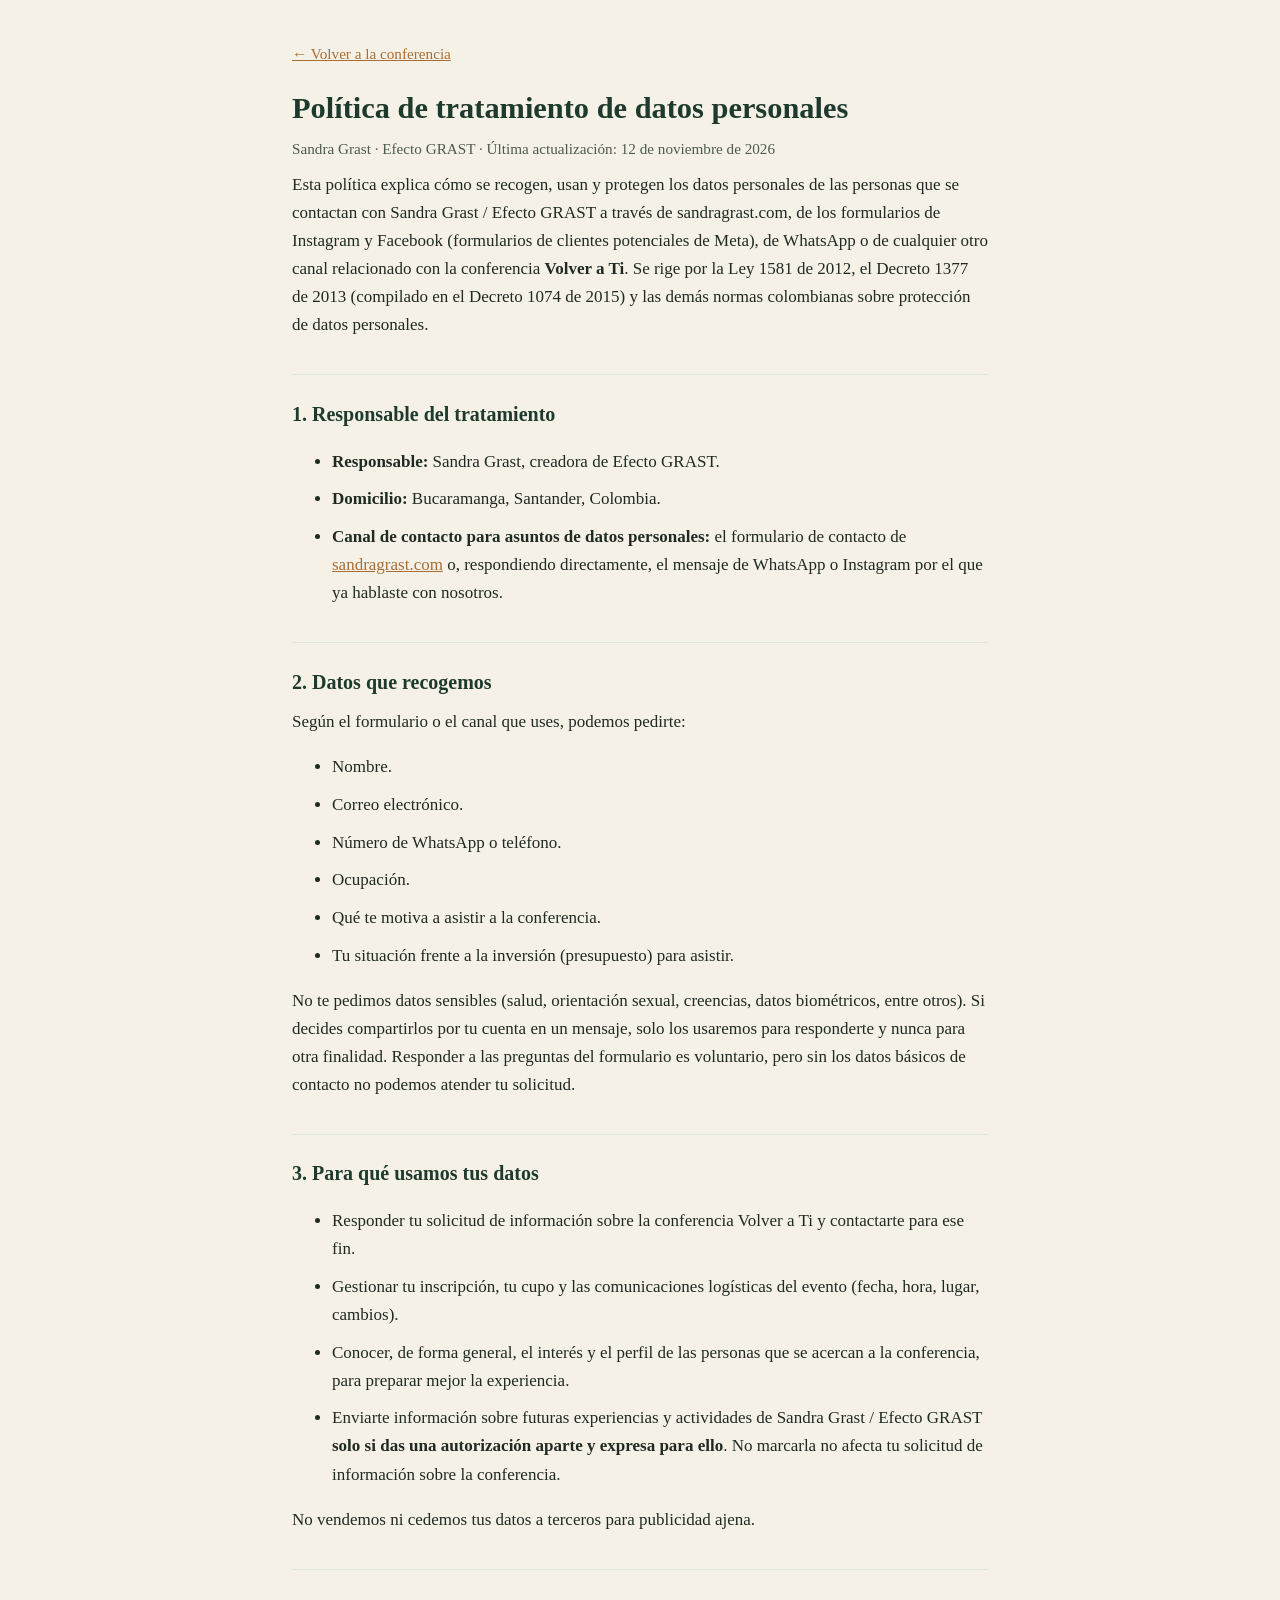
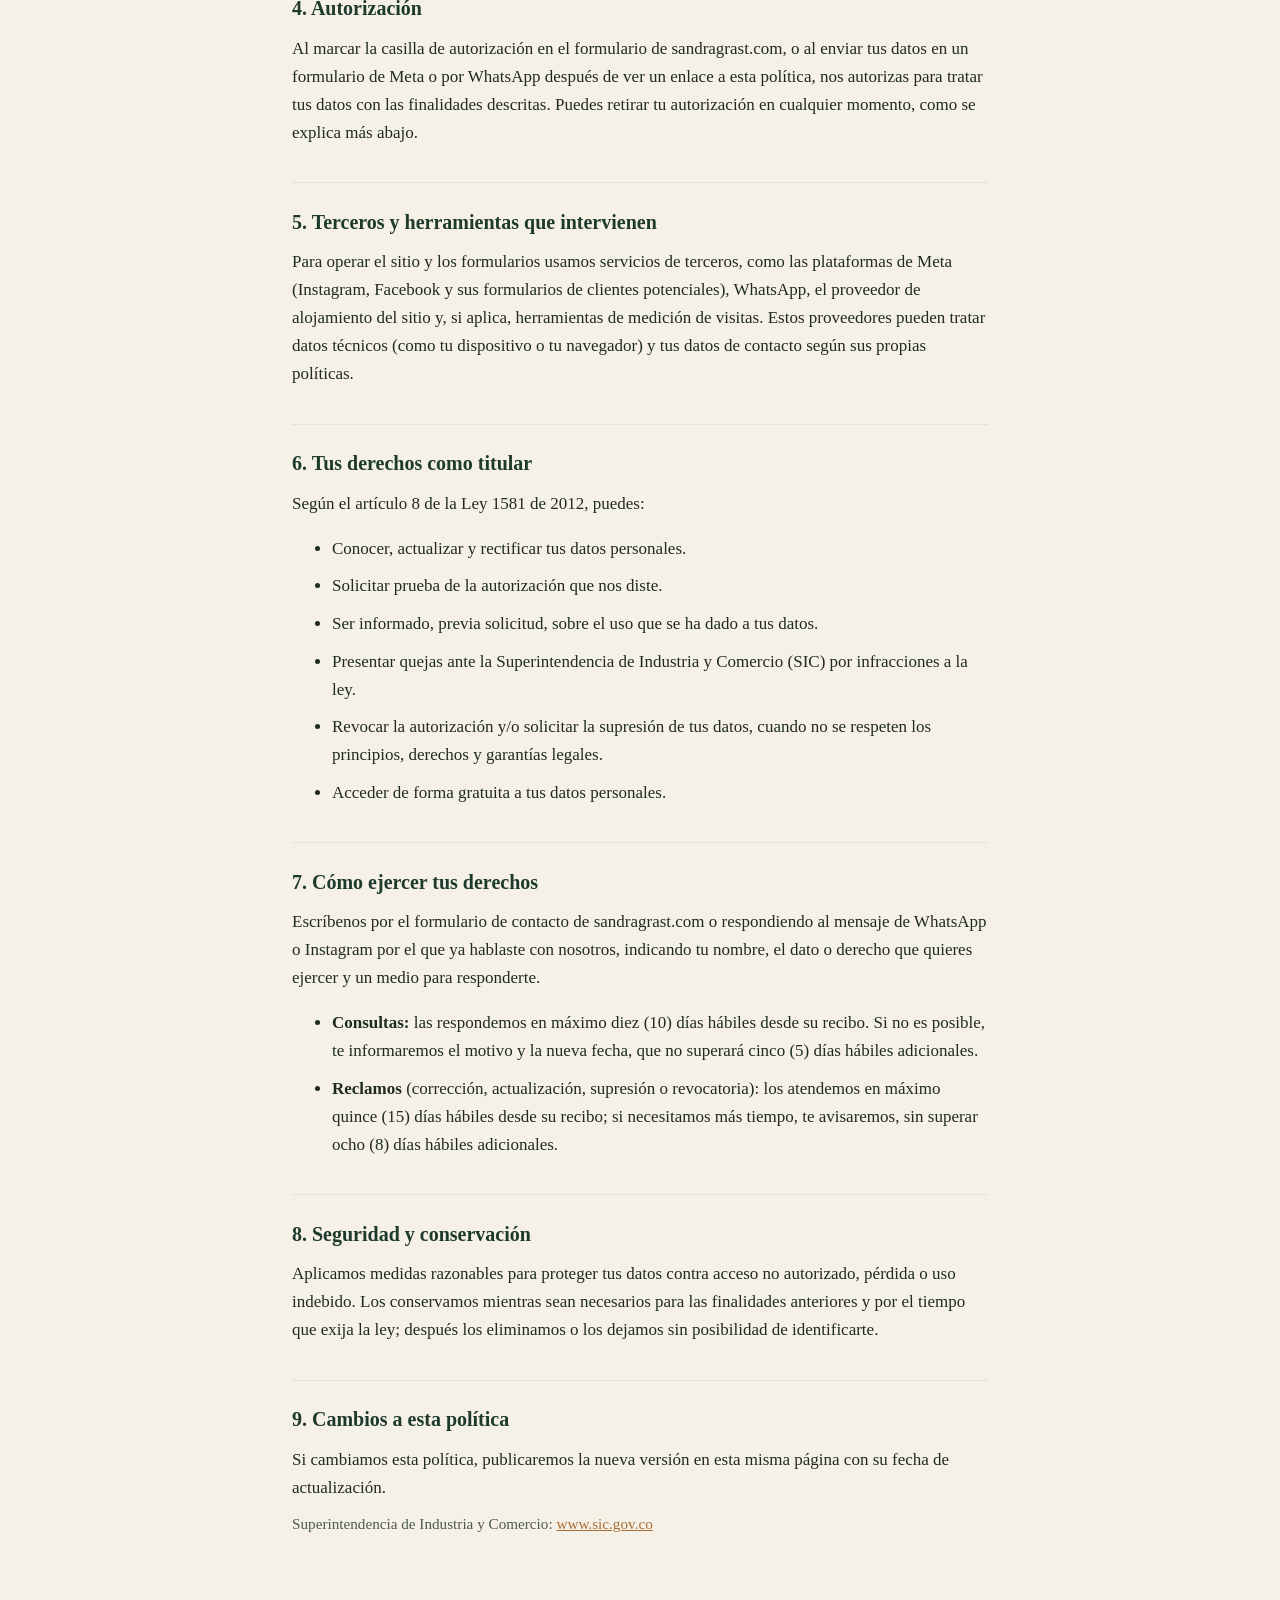
==== privacidad/index.html @ 50cfed76 "Publica la politica de tratamiento de datos personales (/privacidad/) y la enlaza desde el formulari" ====
<!doctype html>
<html lang="es-CO">
<head>
<meta charset="utf-8">
<meta name="viewport" content="width=device-width, initial-scale=1">
<title>Política de tratamiento de datos personales · Sandra Grast · Efecto GRAST</title>
<meta name="description" content="Política de tratamiento de datos personales de Sandra Grast / Efecto GRAST, conforme a la Ley 1581 de 2012 de Colombia.">
<link rel="canonical" href="https://sandragrast.com/privacidad/">
<style>
:root{--fondo:#F6F1E7;--texto:#1F2B22;--verde:#1E3A2D;--caramelo:#A86E36;--linea:#DDE7D5}
*{box-sizing:border-box}
body{margin:0;background:var(--fondo);color:var(--texto);font:17px/1.65 Georgia,"Times New Roman",serif}
main{max-width:46rem;margin:0 auto;padding:2.5rem 1.25rem 4rem}
h1{font-size:1.9rem;line-height:1.2;color:var(--verde);margin:0 0 .5rem}
h2{font-size:1.25rem;color:var(--verde);margin:2.2rem 0 .5rem;border-top:1px solid var(--linea);padding-top:1.4rem}
p,li{margin:.6rem 0}
a{color:var(--caramelo)}
.meta{color:#4C5A4F;font-size:.95rem}
.falta{background:#FFF1C9;border:1px dashed #C8915A;padding:0 .3rem;border-radius:3px}
.volver{display:inline-block;margin-bottom:1.5rem;font-size:.95rem}
</style>
</head>
<body>
<main>
<a class="volver" href="/">← Volver a la conferencia</a>
<h1>Política de tratamiento de datos personales</h1>
<p class="meta">Sandra Grast · Efecto GRAST · Última actualización: 12 de noviembre de 2026</p>

<p>Esta política explica cómo se recogen, usan y protegen los datos personales de las personas que se contactan con Sandra Grast / Efecto GRAST a través de sandragrast.com, de los formularios de Instagram y Facebook (formularios de clientes potenciales de Meta), de WhatsApp o de cualquier otro canal relacionado con la conferencia <strong>Volver a Ti</strong>. Se rige por la Ley 1581 de 2012, el Decreto 1377 de 2013 (compilado en el Decreto 1074 de 2015) y las demás normas colombianas sobre protección de datos personales.</p>

<h2>1. Responsable del tratamiento</h2>
<ul>
<li><strong>Responsable:</strong> Sandra Grast, creadora de Efecto GRAST.</li>
<li><strong>Domicilio:</strong> Bucaramanga, Santander, Colombia.</li>
<li><strong>Canal de contacto para asuntos de datos personales:</strong> el formulario de contacto de <a href="https://sandragrast.com/">sandragrast.com</a> o, respondiendo directamente, el mensaje de WhatsApp o Instagram por el que ya hablaste con nosotros.</li>
</ul>

<h2>2. Datos que recogemos</h2>
<p>Según el formulario o el canal que uses, podemos pedirte:</p>
<ul>
<li>Nombre.</li>
<li>Correo electrónico.</li>
<li>Número de WhatsApp o teléfono.</li>
<li>Ocupación.</li>
<li>Qué te motiva a asistir a la conferencia.</li>
<li>Tu situación frente a la inversión (presupuesto) para asistir.</li>
</ul>
<p>No te pedimos datos sensibles (salud, orientación sexual, creencias, datos biométricos, entre otros). Si decides compartirlos por tu cuenta en un mensaje, solo los usaremos para responderte y nunca para otra finalidad. Responder a las preguntas del formulario es voluntario, pero sin los datos básicos de contacto no podemos atender tu solicitud.</p>

<h2>3. Para qué usamos tus datos</h2>
<ul>
<li>Responder tu solicitud de información sobre la conferencia Volver a Ti y contactarte para ese fin.</li>
<li>Gestionar tu inscripción, tu cupo y las comunicaciones logísticas del evento (fecha, hora, lugar, cambios).</li>
<li>Conocer, de forma general, el interés y el perfil de las personas que se acercan a la conferencia, para preparar mejor la experiencia.</li>
<li>Enviarte información sobre futuras experiencias y actividades de Sandra Grast / Efecto GRAST <strong>solo si das una autorización aparte y expresa para ello</strong>. No marcarla no afecta tu solicitud de información sobre la conferencia.</li>
</ul>
<p>No vendemos ni cedemos tus datos a terceros para publicidad ajena.</p>

<h2>4. Autorización</h2>
<p>Al marcar la casilla de autorización en el formulario de sandragrast.com, o al enviar tus datos en un formulario de Meta o por WhatsApp después de ver un enlace a esta política, nos autorizas para tratar tus datos con las finalidades descritas. Puedes retirar tu autorización en cualquier momento, como se explica más abajo.</p>

<h2>5. Terceros y herramientas que intervienen</h2>
<p>Para operar el sitio y los formularios usamos servicios de terceros, como las plataformas de Meta (Instagram, Facebook y sus formularios de clientes potenciales), WhatsApp, el proveedor de alojamiento del sitio y, si aplica, herramientas de medición de visitas. Estos proveedores pueden tratar datos técnicos (como tu dispositivo o tu navegador) y tus datos de contacto según sus propias políticas.</p>

<h2>6. Tus derechos como titular</h2>
<p>Según el artículo 8 de la Ley 1581 de 2012, puedes:</p>
<ul>
<li>Conocer, actualizar y rectificar tus datos personales.</li>
<li>Solicitar prueba de la autorización que nos diste.</li>
<li>Ser informado, previa solicitud, sobre el uso que se ha dado a tus datos.</li>
<li>Presentar quejas ante la Superintendencia de Industria y Comercio (SIC) por infracciones a la ley.</li>
<li>Revocar la autorización y/o solicitar la supresión de tus datos, cuando no se respeten los principios, derechos y garantías legales.</li>
<li>Acceder de forma gratuita a tus datos personales.</li>
</ul>

<h2>7. Cómo ejercer tus derechos</h2>
<p>Escríbenos por el formulario de contacto de sandragrast.com o respondiendo al mensaje de WhatsApp o Instagram por el que ya hablaste con nosotros, indicando tu nombre, el dato o derecho que quieres ejercer y un medio para responderte.</p>
<ul>
<li><strong>Consultas:</strong> las respondemos en máximo diez (10) días hábiles desde su recibo. Si no es posible, te informaremos el motivo y la nueva fecha, que no superará cinco (5) días hábiles adicionales.</li>
<li><strong>Reclamos</strong> (corrección, actualización, supresión o revocatoria): los atendemos en máximo quince (15) días hábiles desde su recibo; si necesitamos más tiempo, te avisaremos, sin superar ocho (8) días hábiles adicionales.</li>
</ul>

<h2>8. Seguridad y conservación</h2>
<p>Aplicamos medidas razonables para proteger tus datos contra acceso no autorizado, pérdida o uso indebido. Los conservamos mientras sean necesarios para las finalidades anteriores y por el tiempo que exija la ley; después los eliminamos o los dejamos sin posibilidad de identificarte.</p>

<h2>9. Cambios a esta política</h2>
<p>Si cambiamos esta política, publicaremos la nueva versión en esta misma página con su fecha de actualización.</p>

<p class="meta">Superintendencia de Industria y Comercio: <a href="https://www.sic.gov.co" rel="noopener">www.sic.gov.co</a></p>
</main>
</body>
</html>
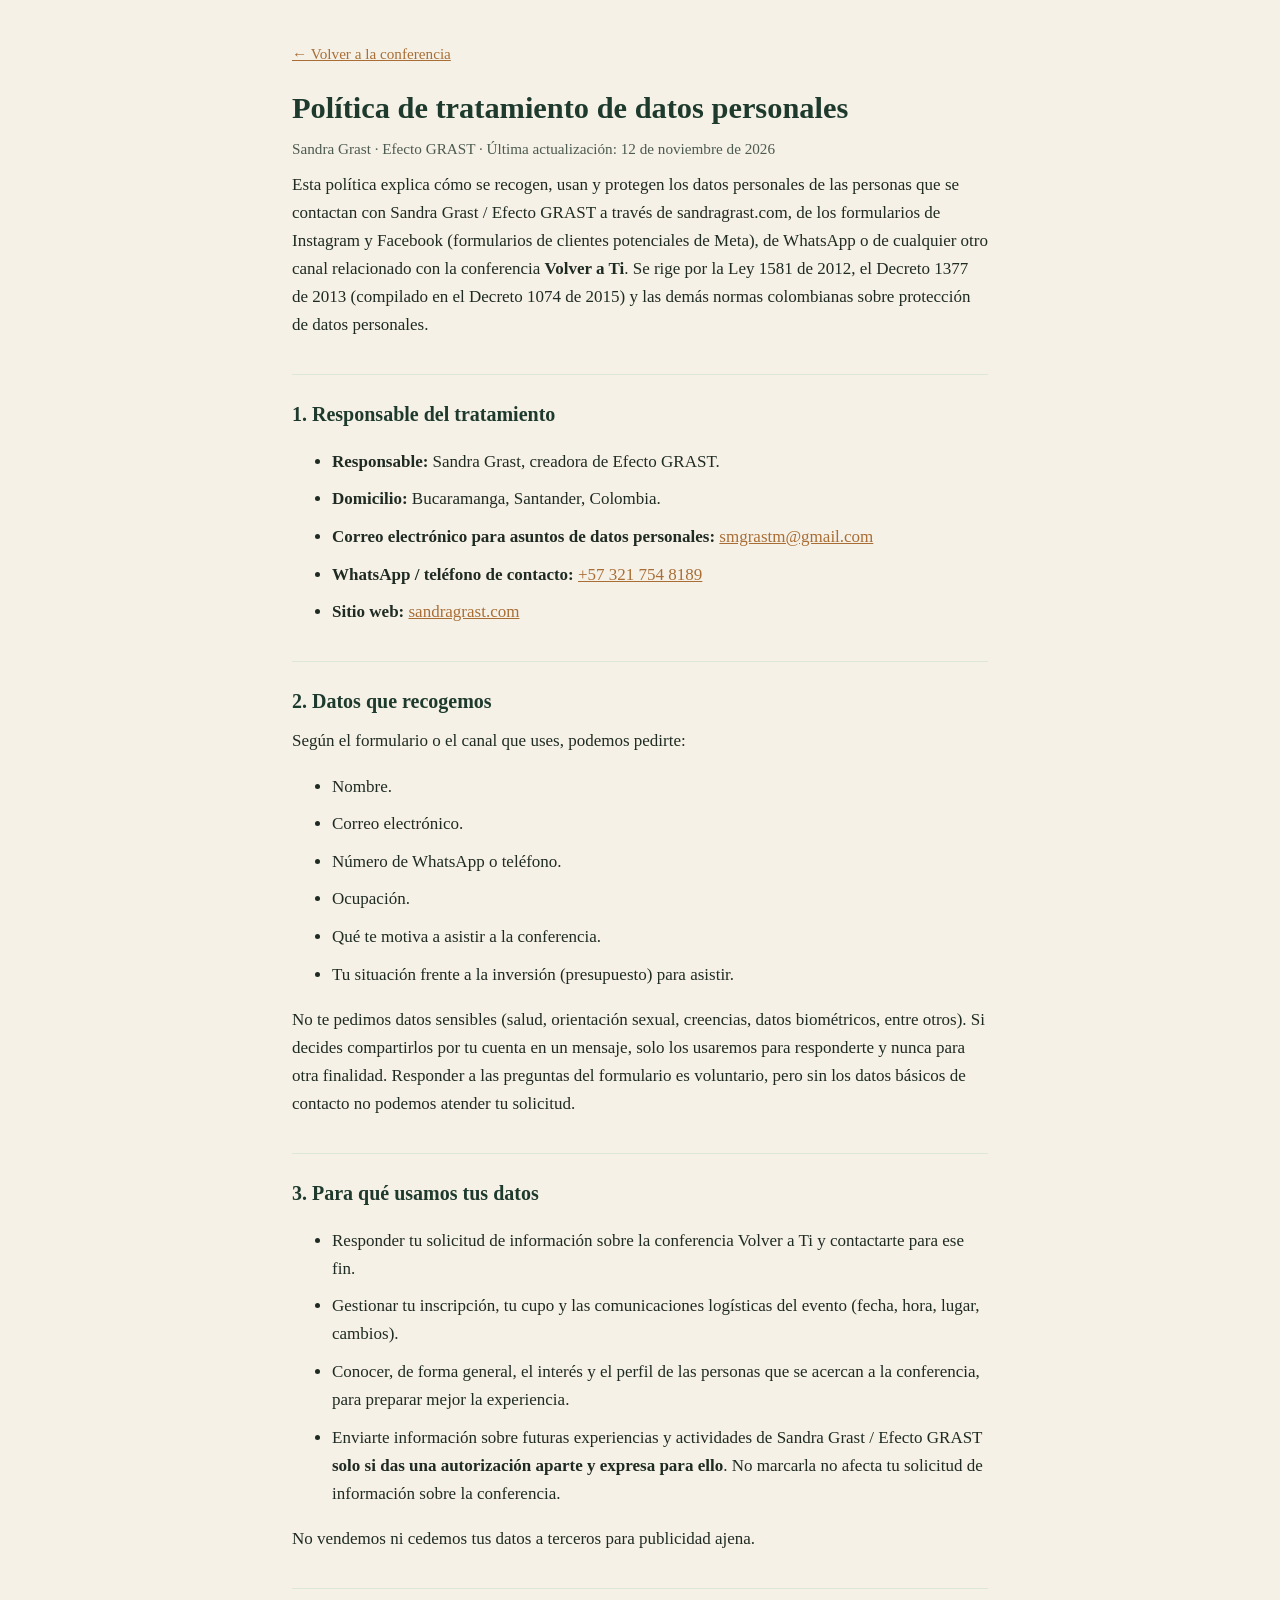
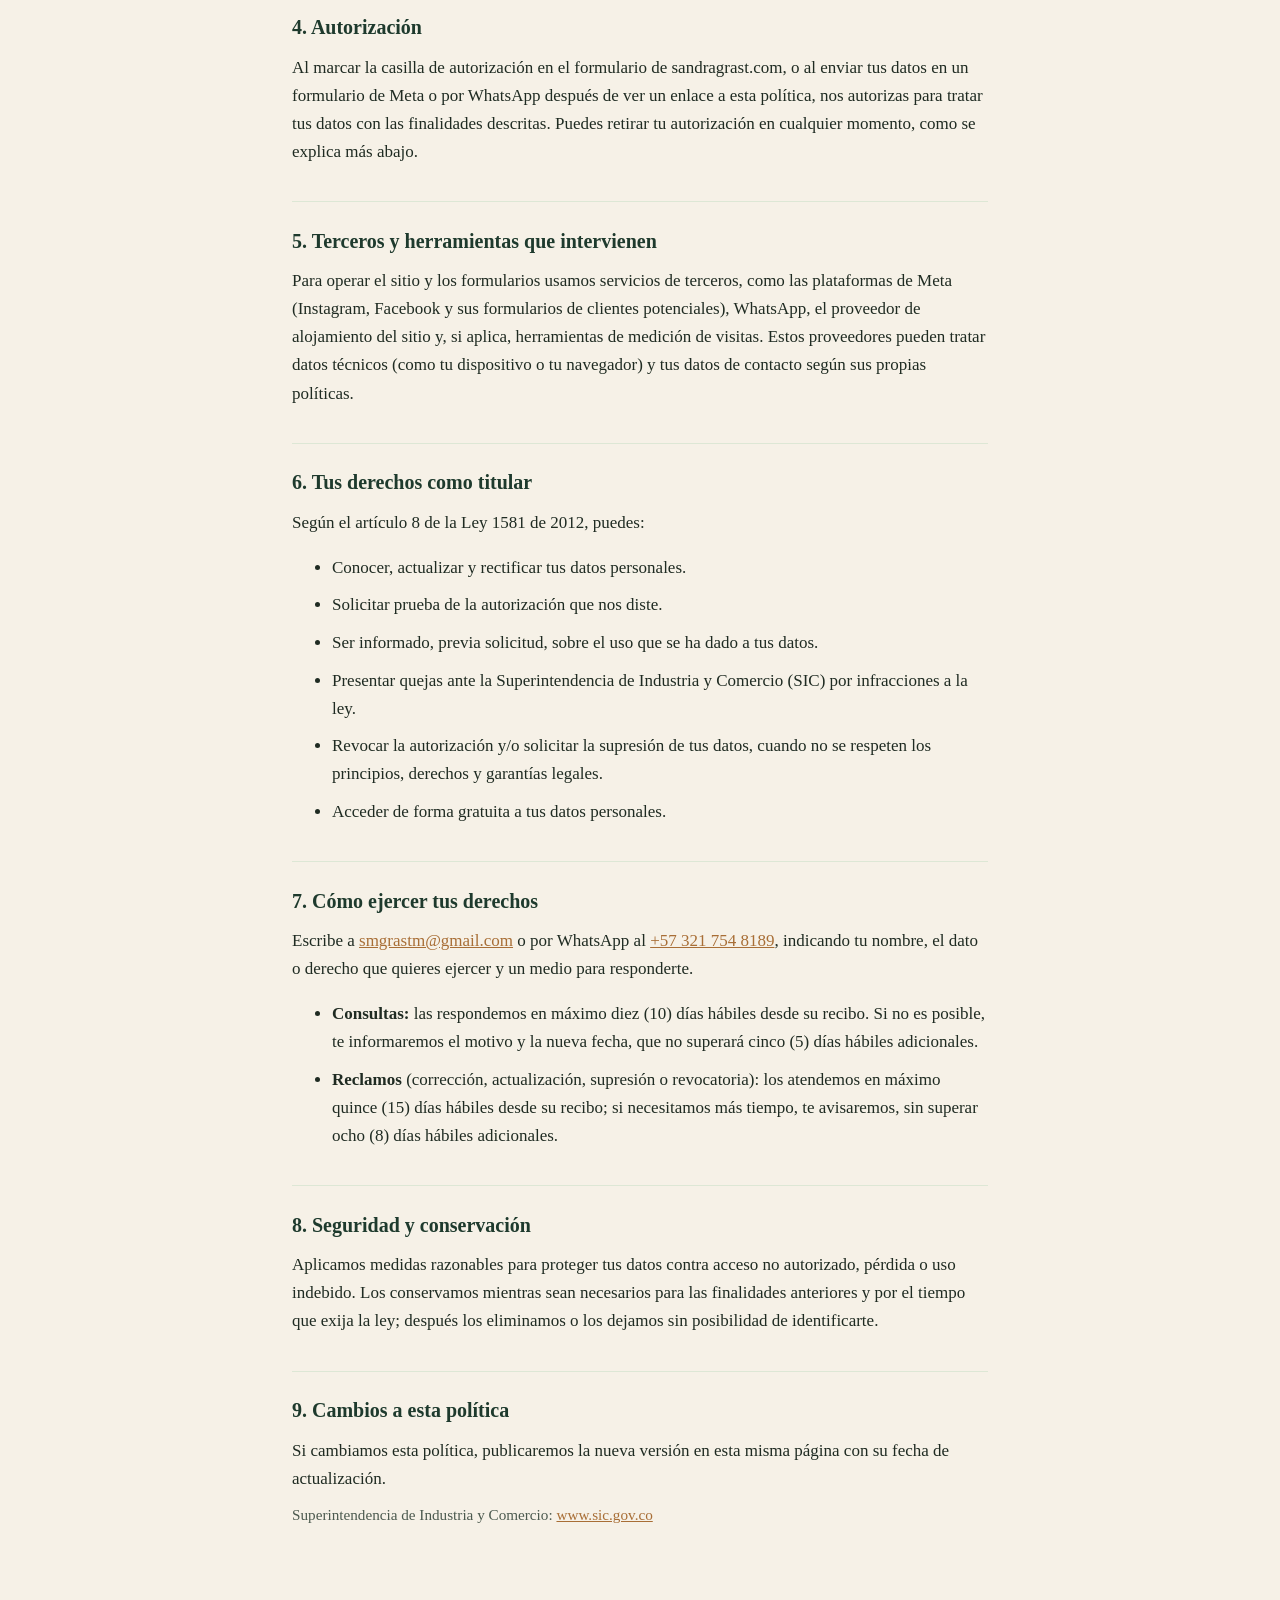
==== commit a3bac207: "Politica de privacidad: agrega correo y WhatsApp oficiales de Sandra Co-Authored-By: Claude Sonnet 5" ====
--- a/privacidad/index.html
+++ b/privacidad/index.html
@@ -32,7 +32,9 @@
 <ul>
 <li><strong>Responsable:</strong> Sandra Grast, creadora de Efecto GRAST.</li>
 <li><strong>Domicilio:</strong> Bucaramanga, Santander, Colombia.</li>
-<li><strong>Canal de contacto para asuntos de datos personales:</strong> el formulario de contacto de <a href="https://sandragrast.com/">sandragrast.com</a> o, respondiendo directamente, el mensaje de WhatsApp o Instagram por el que ya hablaste con nosotros.</li>
+<li><strong>Correo electrónico para asuntos de datos personales:</strong> <a href="mailto:smgrastm@gmail.com">smgrastm@gmail.com</a></li>
+<li><strong>WhatsApp / teléfono de contacto:</strong> <a href="https://wa.me/573217548189">+57 321 754 8189</a></li>
+<li><strong>Sitio web:</strong> <a href="https://sandragrast.com/">sandragrast.com</a></li>
 </ul>
 
 <h2>2. Datos que recogemos</h2>
@@ -74,7 +76,7 @@
 </ul>
 
 <h2>7. Cómo ejercer tus derechos</h2>
-<p>Escríbenos por el formulario de contacto de sandragrast.com o respondiendo al mensaje de WhatsApp o Instagram por el que ya hablaste con nosotros, indicando tu nombre, el dato o derecho que quieres ejercer y un medio para responderte.</p>
+<p>Escribe a <a href="mailto:smgrastm@gmail.com">smgrastm@gmail.com</a> o por WhatsApp al <a href="https://wa.me/573217548189">+57 321 754 8189</a>, indicando tu nombre, el dato o derecho que quieres ejercer y un medio para responderte.</p>
 <ul>
 <li><strong>Consultas:</strong> las respondemos en máximo diez (10) días hábiles desde su recibo. Si no es posible, te informaremos el motivo y la nueva fecha, que no superará cinco (5) días hábiles adicionales.</li>
 <li><strong>Reclamos</strong> (corrección, actualización, supresión o revocatoria): los atendemos en máximo quince (15) días hábiles desde su recibo; si necesitamos más tiempo, te avisaremos, sin superar ocho (8) días hábiles adicionales.</li>
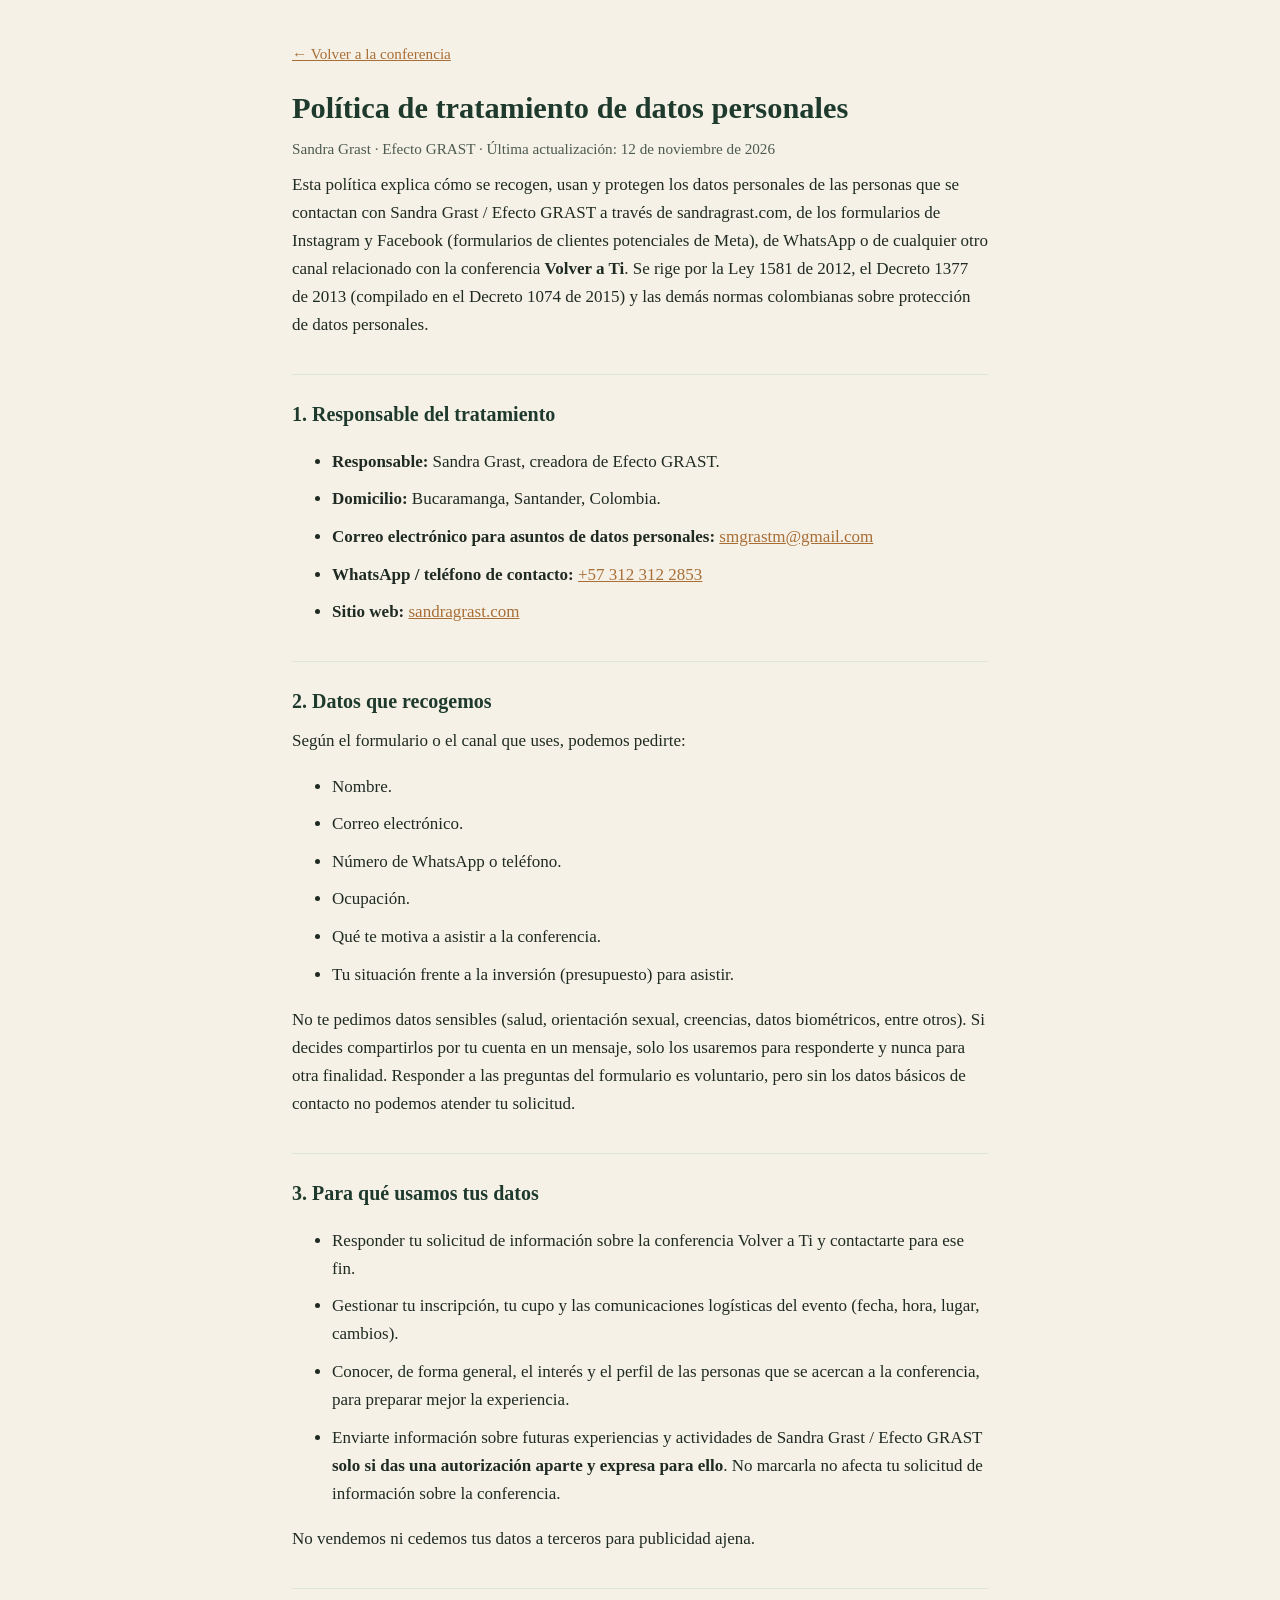
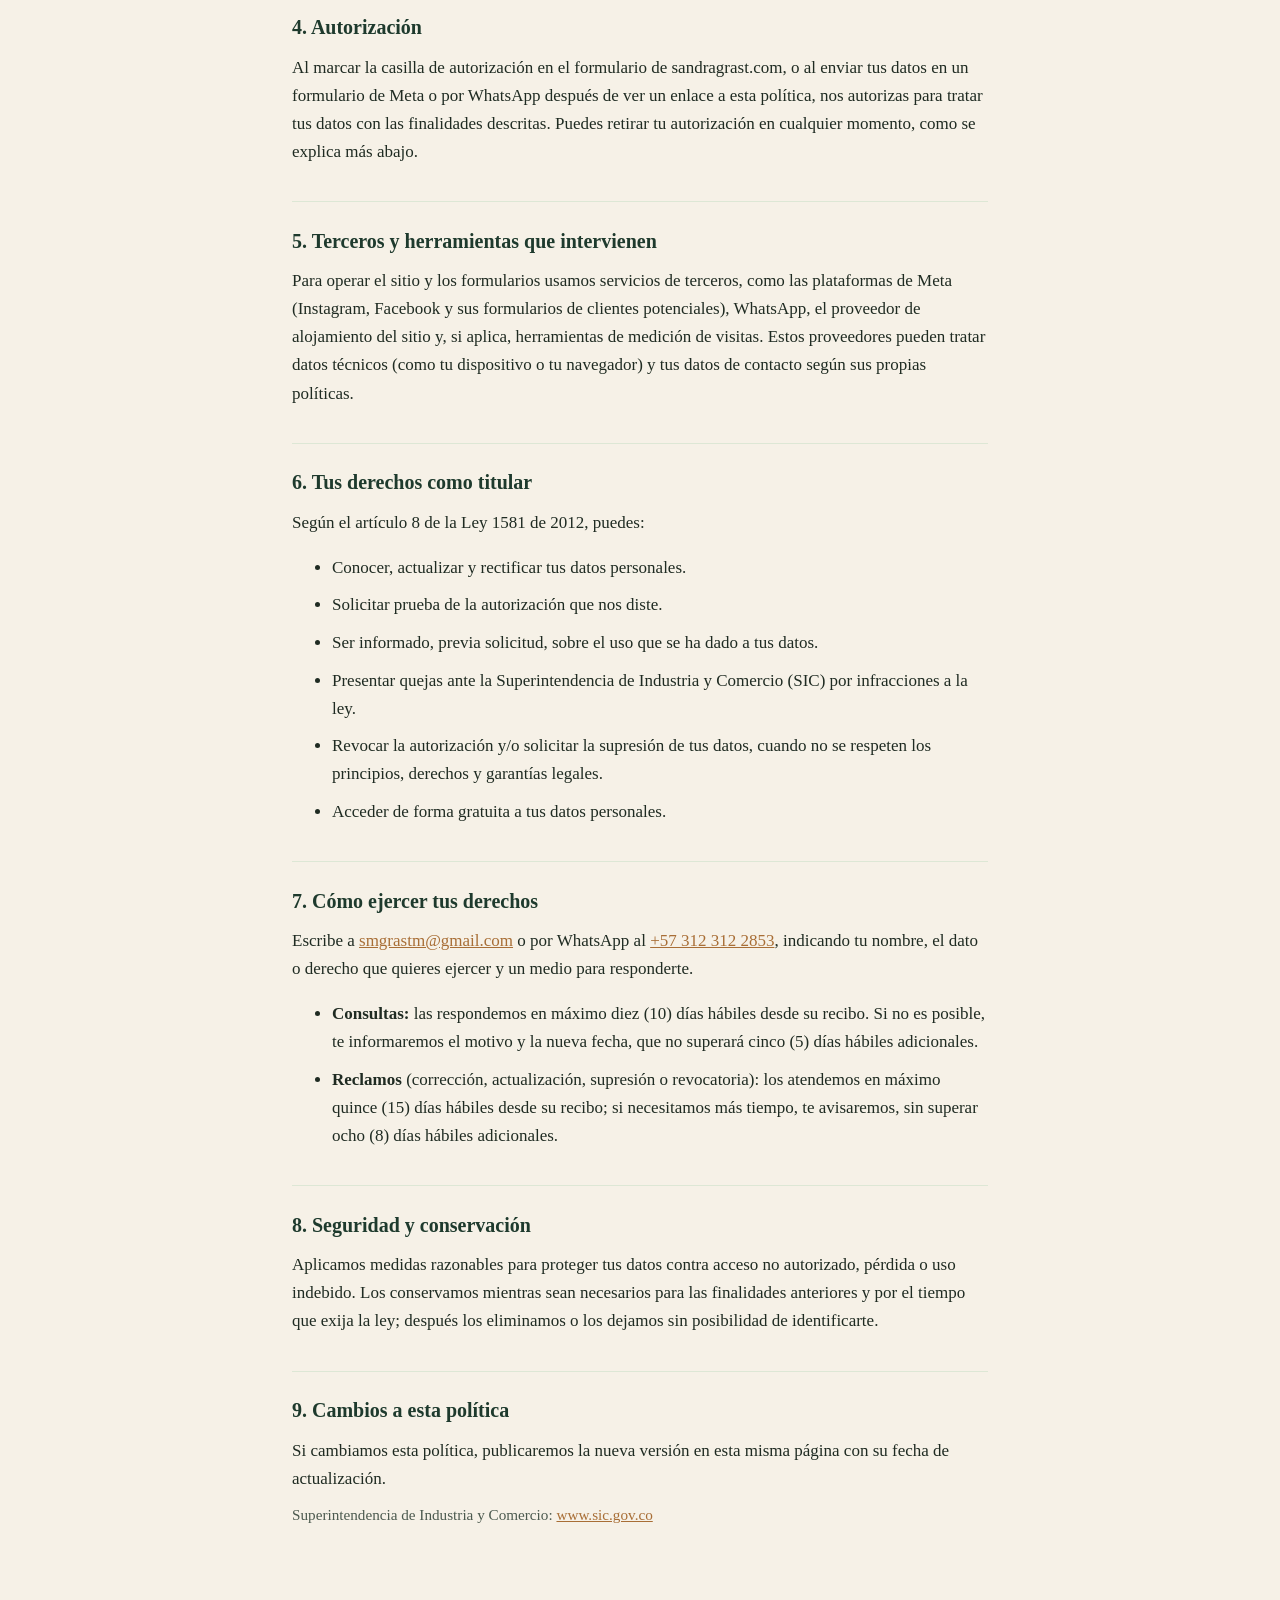
==== commit 8302b98b: "Politica de privacidad: WhatsApp oficial de Sandra 312 312 2853 Co-Authored-By: Claude Sonnet 5.5 <n" ====
--- a/privacidad/index.html
+++ b/privacidad/index.html
@@ -33,7 +33,7 @@
 <li><strong>Responsable:</strong> Sandra Grast, creadora de Efecto GRAST.</li>
 <li><strong>Domicilio:</strong> Bucaramanga, Santander, Colombia.</li>
 <li><strong>Correo electrónico para asuntos de datos personales:</strong> <a href="mailto:smgrastm@gmail.com">smgrastm@gmail.com</a></li>
-<li><strong>WhatsApp / teléfono de contacto:</strong> <a href="https://wa.me/573217548189">+57 321 754 8189</a></li>
+<li><strong>WhatsApp / teléfono de contacto:</strong> <a href="https://wa.me/573123122853">+57 312 312 2853</a></li>
 <li><strong>Sitio web:</strong> <a href="https://sandragrast.com/">sandragrast.com</a></li>
 </ul>
 
@@ -76,7 +76,7 @@
 </ul>
 
 <h2>7. Cómo ejercer tus derechos</h2>
-<p>Escribe a <a href="mailto:smgrastm@gmail.com">smgrastm@gmail.com</a> o por WhatsApp al <a href="https://wa.me/573217548189">+57 321 754 8189</a>, indicando tu nombre, el dato o derecho que quieres ejercer y un medio para responderte.</p>
+<p>Escribe a <a href="mailto:smgrastm@gmail.com">smgrastm@gmail.com</a> o por WhatsApp al <a href="https://wa.me/573123122853">+57 312 312 2853</a>, indicando tu nombre, el dato o derecho que quieres ejercer y un medio para responderte.</p>
 <ul>
 <li><strong>Consultas:</strong> las respondemos en máximo diez (10) días hábiles desde su recibo. Si no es posible, te informaremos el motivo y la nueva fecha, que no superará cinco (5) días hábiles adicionales.</li>
 <li><strong>Reclamos</strong> (corrección, actualización, supresión o revocatoria): los atendemos en máximo quince (15) días hábiles desde su recibo; si necesitamos más tiempo, te avisaremos, sin superar ocho (8) días hábiles adicionales.</li>
